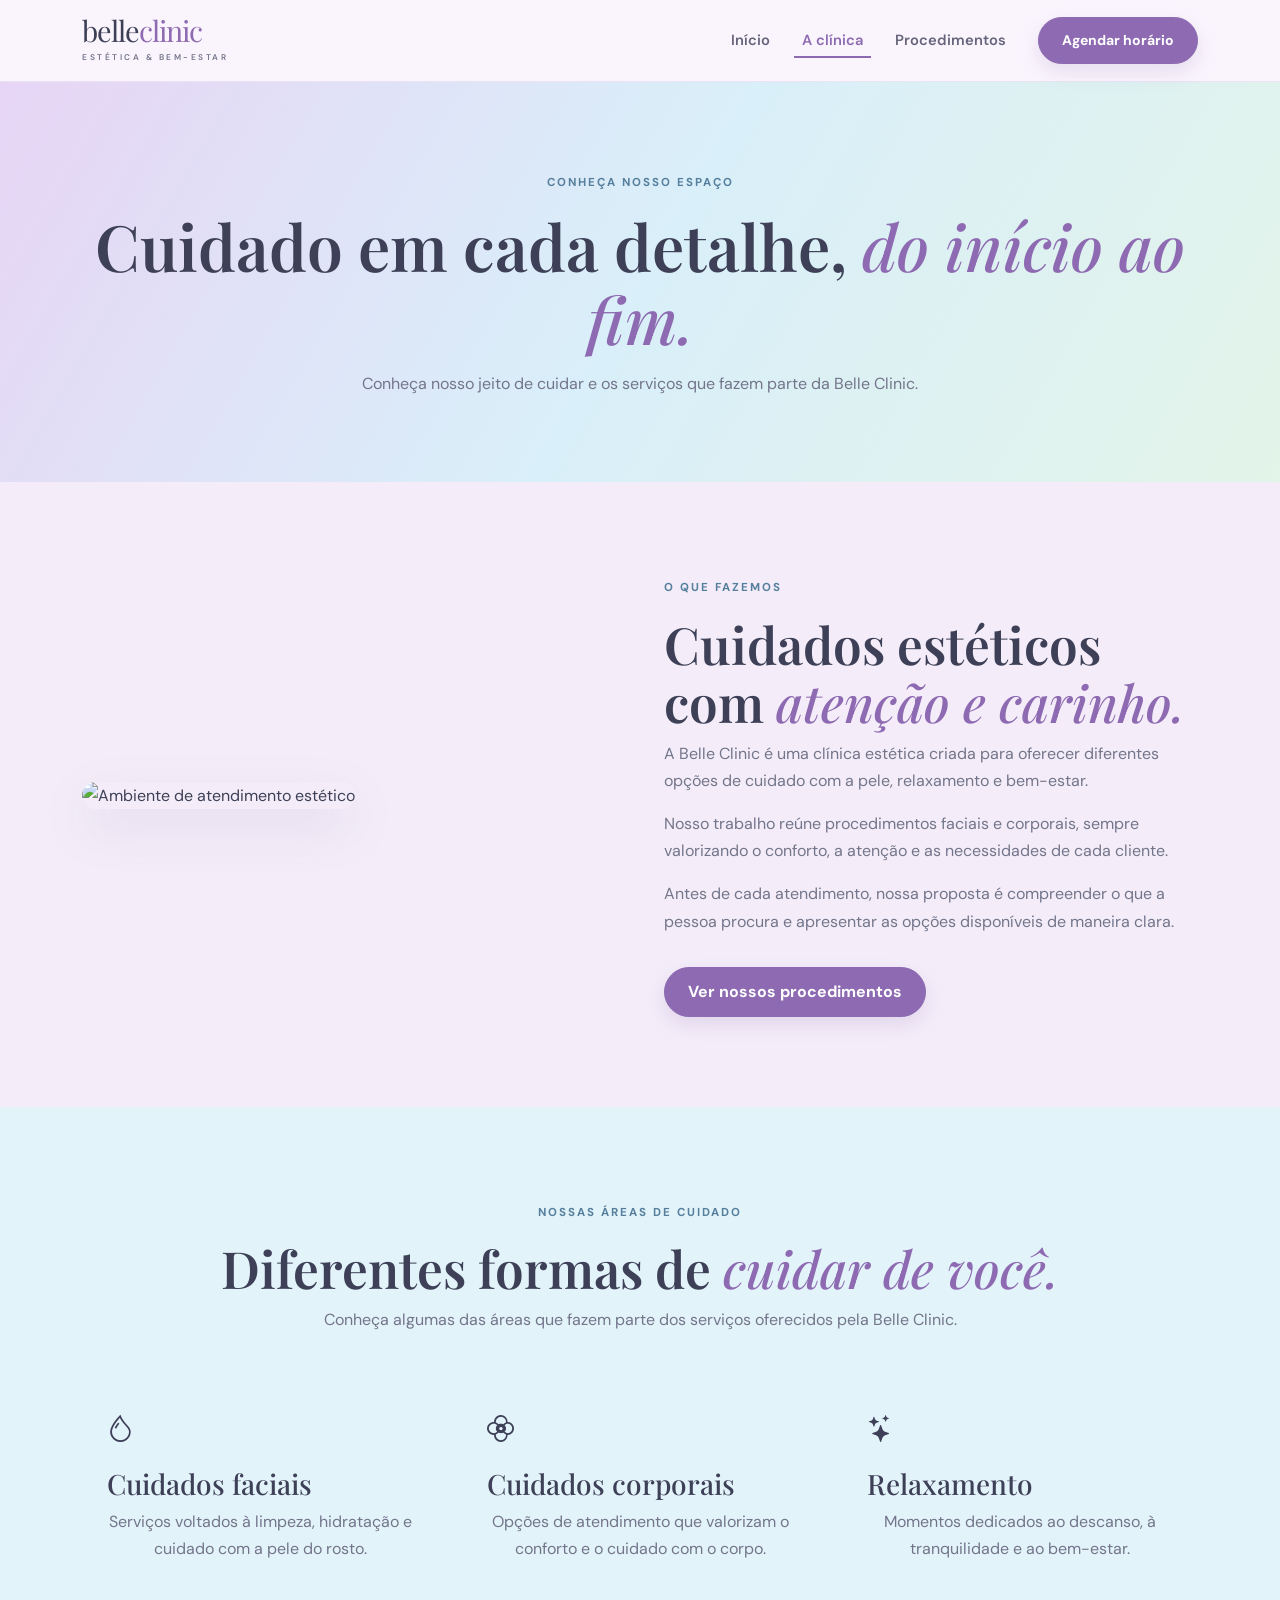
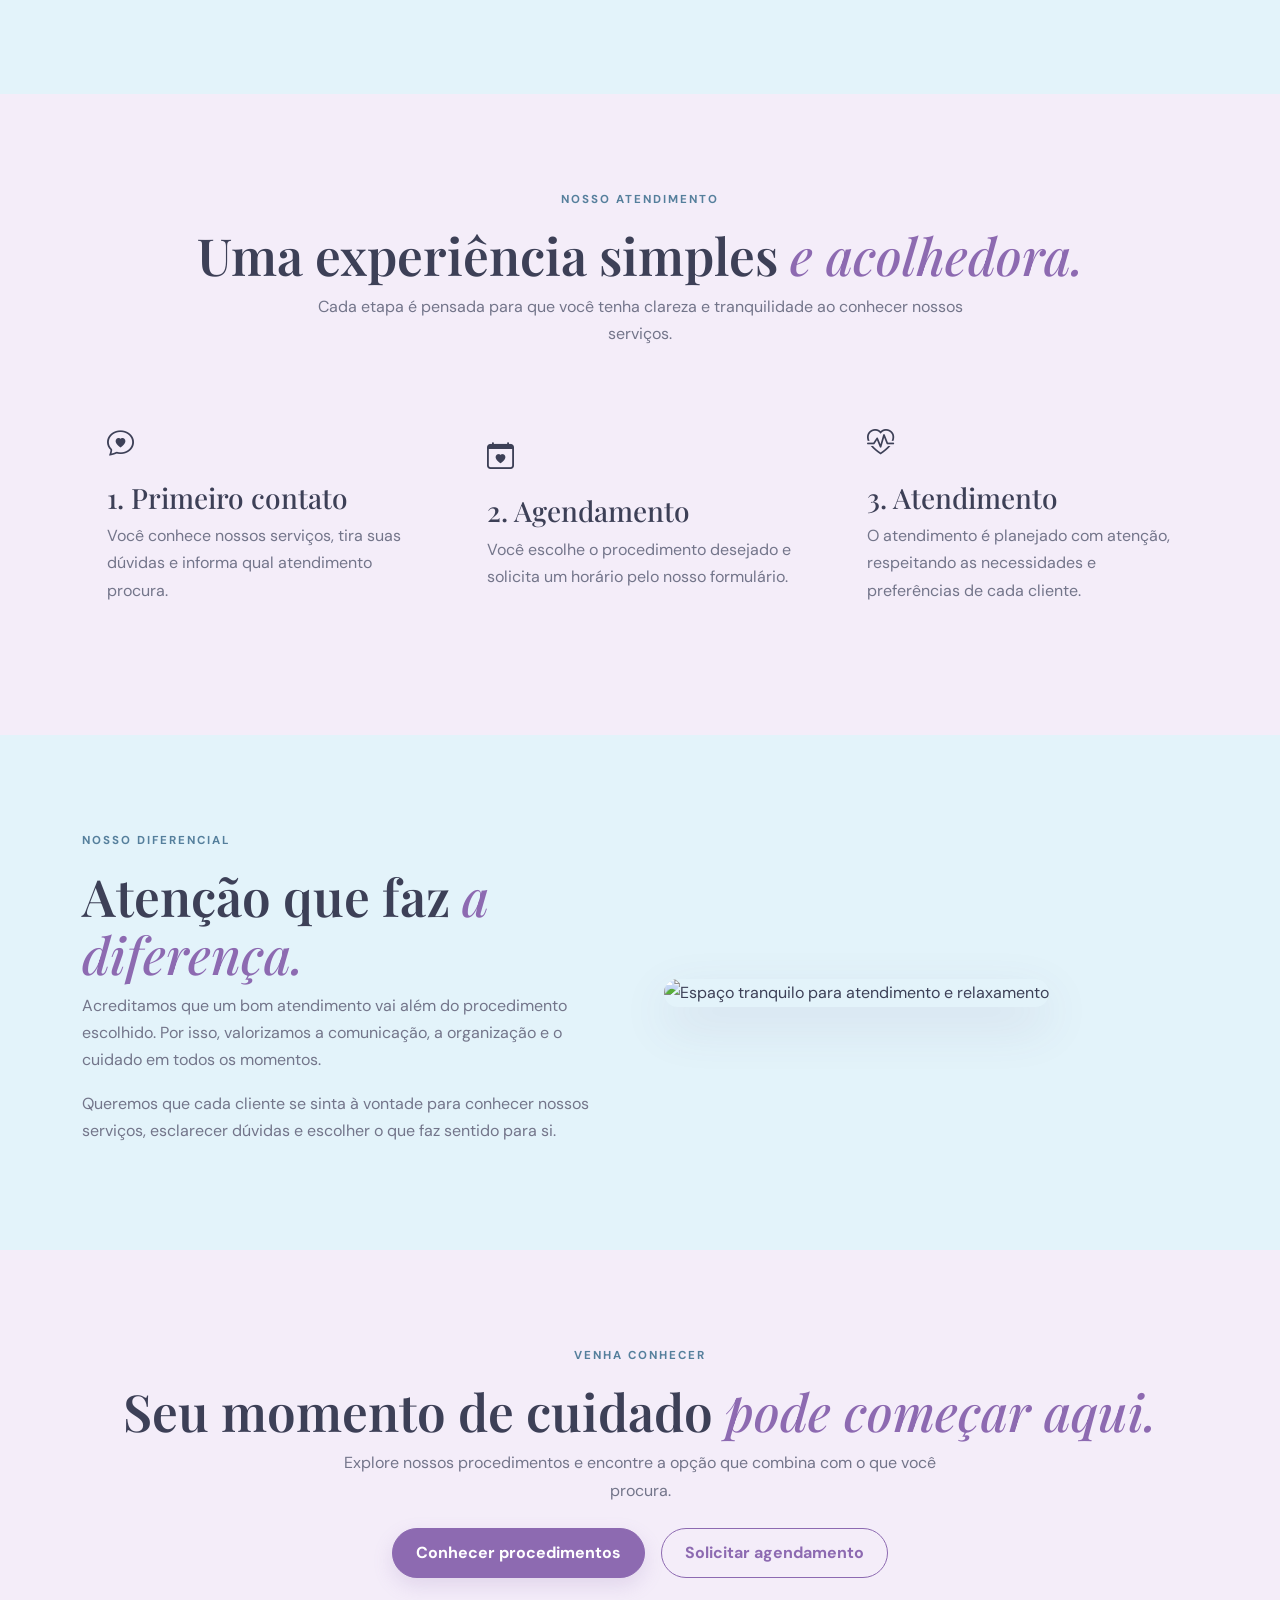
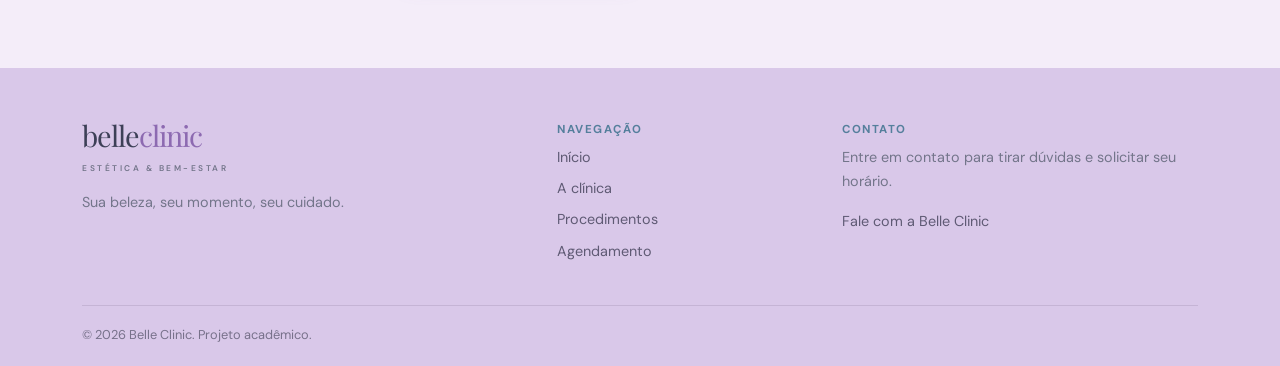
==== clinica.html @ 149e78e6 "Add files via upload" ====
<!DOCTYPE html>
<html lang="pt-BR">
<head>
    <meta charset="UTF-8">
    <meta name="viewport" content="width=device-width, initial-scale=1.0">

    <title>A clínica | Belle Clinic</title>

    <link rel="preconnect" href="https://fonts.googleapis.com">
    <link rel="preconnect" href="https://fonts.gstatic.com" crossorigin>
    <link href="https://fonts.googleapis.com/css2?family=DM+Sans:wght@400;500;600;700&family=Playfair+Display:wght@500;600;700&display=swap" rel="stylesheet">

    <link href="https://cdn.jsdelivr.net/npm/bootstrap@5.3.8/dist/css/bootstrap.min.css" rel="stylesheet">
    <link rel="stylesheet" href="https://cdn.jsdelivr.net/npm/bootstrap-icons@1.13.1/font/bootstrap-icons.min.css">
    <link rel="stylesheet" href="style.css">
</head>

<body>

    <nav class="navbar navbar-expand-lg navbar-belle sticky-top">
        <div class="container">

            <a class="navbar-brand" href="index.html">
                belle<span>clinic</span>
                <small>ESTÉTICA & BEM-ESTAR</small>
            </a>

            <button class="navbar-toggler" type="button"
                data-bs-toggle="collapse"
                data-bs-target="#menuBelle"
                aria-label="Abrir menu">
                <span class="navbar-toggler-icon"></span>
            </button>

            <div class="collapse navbar-collapse" id="menuBelle">
                <ul class="navbar-nav ms-auto align-items-lg-center gap-lg-3">

                    <li class="nav-item">
                        <a class="nav-link" href="index.html">Início</a>
                    </li>

                    <li class="nav-item">
                        <a class="nav-link active" href="clinica.html">A clínica</a>
                    </li>

                    <li class="nav-item">
                        <a class="nav-link" href="procedimentos.html">Procedimentos</a>
                    </li>

                    <li class="nav-item">
                        <a class="btn btn-belle btn-sm ms-lg-2" href="agendamento.html">
                            Agendar horário
                        </a>
                    </li>

                </ul>
            </div>
        </div>
    </nav>

    <main>

        <!-- APRESENTAÇÃO DA CLÍNICA -->
        <section class="page-hero">
            <div class="container text-center">

                <span class="eyebrow">CONHEÇA NOSSO ESPAÇO</span>

                <h1>
                    Cuidado em cada detalhe,
                    <em>do início ao fim.</em>
                </h1>

                <p>
                    Conheça nosso jeito de cuidar e os serviços
                    que fazem parte da Belle Clinic.
                </p>

            </div>
        </section>

        <!-- O QUE FAZEMOS -->
        <section class="section-space">
            <div class="container">

                <div class="row align-items-center g-5">

                    <div class="col-lg-6">

                        <img
                            class="clinic-photo"
                            src="https://images.unsplash.com/photo-1600334129128-685c5582fd35?auto=format&fit=crop&w=1100&q=85"
                            alt="Ambiente de atendimento estético">

                    </div>

                    <div class="col-lg-6">

                        <span class="eyebrow">O QUE FAZEMOS</span>

                        <h2>
                            Cuidados estéticos com
                            <em>atenção e carinho.</em>
                        </h2>

                        <p>
                            A Belle Clinic é uma clínica estética criada
                            para oferecer diferentes opções de cuidado
                            com a pele, relaxamento e bem-estar.
                        </p>

                        <p>
                            Nosso trabalho reúne procedimentos faciais
                            e corporais, sempre valorizando o conforto,
                            a atenção e as necessidades de cada cliente.
                        </p>

                        <p>
                            Antes de cada atendimento, nossa proposta é
                            compreender o que a pessoa procura e apresentar
                            as opções disponíveis de maneira clara.
                        </p>

                        <a href="procedimentos.html" class="btn btn-belle mt-3">
                            Ver nossos procedimentos
                        </a>

                    </div>

                </div>
            </div>
        </section>

        <!-- NOSSAS ÁREAS DE CUIDADO -->
        <section class="soft-panel section-space">
            <div class="container text-center">

                <span class="eyebrow">NOSSAS ÁREAS DE CUIDADO</span>

                <h2>
                    Diferentes formas de
                    <em>cuidar de você.</em>
                </h2>

                <p class="mx-auto narrow-copy">
                    Conheça algumas das áreas que fazem parte dos
                    serviços oferecidos pela Belle Clinic.
                </p>

                <div class="row g-4 mt-4">

                    <div class="col-md-4">
                        <div class="objective-card h-100">

                            <i class="bi bi-droplet"></i>

                            <h3>Cuidados faciais</h3>

                            <p>
                                Serviços voltados à limpeza, hidratação
                                e cuidado com a pele do rosto.
                            </p>

                        </div>
                    </div>

                    <div class="col-md-4">
                        <div class="objective-card h-100">

                            <i class="bi bi-flower2"></i>

                            <h3>Cuidados corporais</h3>

                            <p>
                                Opções de atendimento que valorizam
                                o conforto e o cuidado com o corpo.
                            </p>

                        </div>
                    </div>

                    <div class="col-md-4">
                        <div class="objective-card h-100">

                            <i class="bi bi-stars"></i>

                            <h3>Relaxamento</h3>

                            <p>
                                Momentos dedicados ao descanso,
                                à tranquilidade e ao bem-estar.
                            </p>

                        </div>
                    </div>

                </div>

            </div>
        </section>

        <!-- COMO FUNCIONA O ATENDIMENTO -->
        <section class="section-space">
            <div class="container">

                <div class="text-center mb-5">

                    <span class="eyebrow">NOSSO ATENDIMENTO</span>

                    <h2>
                        Uma experiência simples
                        <em>e acolhedora.</em>
                    </h2>

                    <p class="mx-auto narrow-copy">
                        Cada etapa é pensada para que você tenha
                        clareza e tranquilidade ao conhecer nossos serviços.
                    </p>

                </div>

                <div class="row g-4">

                    <div class="col-md-4">
                        <div class="objective-card h-100">

                            <i class="bi bi-chat-heart"></i>

                            <h3>1. Primeiro contato</h3>

                            <p>
                                Você conhece nossos serviços, tira suas dúvidas
                                e informa qual atendimento procura.
                            </p>

                        </div>
                    </div>

                    <div class="col-md-4">
                        <div class="objective-card h-100">

                            <i class="bi bi-calendar-heart"></i>

                            <h3>2. Agendamento</h3>

                            <p>
                                Você escolhe o procedimento desejado e
                                solicita um horário pelo nosso formulário.
                            </p>

                        </div>
                    </div>

                    <div class="col-md-4">
                        <div class="objective-card h-100">

                            <i class="bi bi-heart-pulse"></i>

                            <h3>3. Atendimento</h3>

                            <p>
                                O atendimento é planejado com atenção,
                                respeitando as necessidades e preferências
                                de cada cliente.
                            </p>

                        </div>
                    </div>

                </div>

            </div>
        </section>

        <!-- NOSSO DIFERENCIAL -->
        <section class="soft-panel section-space">
            <div class="container">

                <div class="row align-items-center g-5">

                    <div class="col-lg-6">

                        <span class="eyebrow">NOSSO DIFERENCIAL</span>

                        <h2>
                            Atenção que faz
                            <em>a diferença.</em>
                        </h2>

                        <p>
                            Acreditamos que um bom atendimento vai além
                            do procedimento escolhido. Por isso, valorizamos
                            a comunicação, a organização e o cuidado em
                            todos os momentos.
                        </p>

                        <p>
                            Queremos que cada cliente se sinta à vontade
                            para conhecer nossos serviços, esclarecer dúvidas
                            e escolher o que faz sentido para si.
                        </p>

                    </div>

                    <div class="col-lg-6">

                        <img
                            class="clinic-photo"
                            src="https://images.unsplash.com/photo-1544161515-4ab6ce6db874?auto=format&fit=crop&w=1100&q=85"
                            alt="Espaço tranquilo para atendimento e relaxamento">

                    </div>

                </div>

            </div>
        </section>

        <!-- CHAMADA FINAL -->
        <section class="section-space">
            <div class="container text-center">

                <span class="eyebrow">VENHA CONHECER</span>

                <h2>
                    Seu momento de cuidado
                    <em>pode começar aqui.</em>
                </h2>

                <p class="mx-auto narrow-copy">
                    Explore nossos procedimentos e encontre
                    a opção que combina com o que você procura.
                </p>

                <div class="d-flex flex-wrap justify-content-center gap-3 mt-4">

                    <a href="procedimentos.html" class="btn btn-belle">
                        Conhecer procedimentos
                    </a>

                    <a href="agendamento.html" class="btn btn-outline-belle">
                        Solicitar agendamento
                    </a>

                </div>

            </div>
        </section>

    </main>

    <footer class="footer-belle">
        <div class="container">

            <div class="row gy-4">

                <div class="col-md-5">
                    <a class="navbar-brand" href="index.html">
                        belle<span>clinic</span>
                        <small>ESTÉTICA & BEM-ESTAR</small>
                    </a>

                    <p class="mt-3">
                        Sua beleza, seu momento, seu cuidado.
                    </p>
                </div>

                <div class="col-6 col-md-3">
                    <h6>NAVEGAÇÃO</h6>
                    <a href="index.html">Início</a>
                    <a href="clinica.html">A clínica</a>
                    <a href="procedimentos.html">Procedimentos</a>
                    <a href="agendamento.html">Agendamento</a>
                </div>

                <div class="col-6 col-md-4">
                    <h6>CONTATO</h6>
                    <p>
                        Entre em contato para tirar dúvidas e solicitar
                        seu horário.
                    </p>
                    <a href="agendamento.html">Fale com a Belle Clinic</a>
                </div>

            </div>

            <div class="footer-bottom">
                © 2026 Belle Clinic. Projeto acadêmico.
            </div>

        </div>
    </footer>

    <script src="https://cdn.jsdelivr.net/npm/bootstrap@5.3.8/dist/js/bootstrap.bundle.min.js"></script>
    <script src="script.js"></script>

</body>
</html>
---- style.css ----
/* =========================================
   BELLE CLINIC | IDENTIDADE VISUAL
========================================= */

:root {
    --lilac: #d8b9ef;
    --lilac-deep: #8d6ab1;
    --lilac-dark: #70518f;
    --blue: #a8d8f0;
    --blue-deep: #557f9c;
    --mint: #c5ebd8;
    --yellow: #fff3b8;
    --pink: #f3a1cc;
    --ink: #3d4057;
    --muted: #73758a;
    --surface: #f4edf9;
    --surface-blue: #e8f4fa;
    --white: #fffaff;
    --line: #e5d9ed;
    --shadow: 0 18px 50px rgba(92, 72, 120, .12);
}

* {
    box-sizing: border-box;
}

html {
    scroll-behavior: smooth;
    scroll-padding-top: 90px;
}

body {
    margin: 0;
    background: var(--surface);
    color: var(--ink);
    font-family: "DM Sans", sans-serif;
    line-height: 1.7;
    overflow-x: hidden;
}

h1, h2, h3, h4, .navbar-brand {
    font-family: "Playfair Display", serif;
}

h1, h2 {
    line-height: 1.13;
    font-weight: 600;
}

h1 {
    font-size: clamp(2.7rem, 5vw, 4.6rem);
}

h2 {
    font-size: clamp(2rem, 4vw, 3.2rem);
}

h1 em, h2 em {
    color: var(--lilac-deep);
    font-weight: 500;
}

p {
    color: var(--muted);
}

a {
    text-decoration: none;
}

img {
    max-width: 100%;
}

/* =========================================
   NAVEGAÇÃO
========================================= */

.navbar-belle {
    background: rgba(250, 246, 253, .92);
    backdrop-filter: blur(16px);
    border-bottom: 1px solid rgba(141, 106, 177, .13);
    padding: 13px 0;
    transition: box-shadow .3s ease, padding .3s ease;
}

.navbar-belle.scrolled {
    box-shadow: 0 8px 30px rgba(70, 53, 92, .10);
    padding: 9px 0;
}

.navbar-brand {
    font-size: 1.8rem;
    line-height: .9;
    color: var(--ink);
    letter-spacing: -1px;
}

.navbar-brand span {
    color: var(--lilac-deep);
}

.navbar-brand small {
    display: block;
    font: 600 .52rem "DM Sans", sans-serif;
    letter-spacing: 2.5px;
    color: var(--muted);
    margin-top: 8px;
}

.navbar-belle .nav-link {
    color: #66647a;
    font-size: .92rem;
    font-weight: 600;
    position: relative;
    transition: color .25s ease;
}

.navbar-belle .nav-link::after {
    content: "";
    position: absolute;
    left: 0;
    bottom: 3px;
    width: 0;
    height: 2px;
    background: var(--lilac-deep);
    transition: width .25s ease;
}

.navbar-belle .nav-link:hover::after,
.navbar-belle .nav-link.active::after {
    width: 100%;
}

.navbar-belle .nav-link:hover,
.navbar-belle .nav-link.active {
    color: var(--lilac-deep);
}

.navbar-toggler {
    border-color: var(--line);
}

.navbar-toggler:focus {
    box-shadow: 0 0 0 .2rem rgba(141, 106, 177, .15);
}

/* =========================================
   BOTÕES
========================================= */

.btn {
    border-radius: 50px;
    padding: 12px 23px;
    font-weight: 700;
    transition: transform .25s ease, box-shadow .25s ease, background .25s ease;
}

.btn-belle {
    background: var(--lilac-deep);
    color: white;
    border: 1px solid var(--lilac-deep);
    box-shadow: 0 8px 20px rgba(141, 106, 177, .18);
}

.btn-belle:hover {
    background: var(--lilac-dark);
    color: white;
    transform: translateY(-3px);
    box-shadow: 0 12px 25px rgba(112, 81, 143, .25);
}

.btn-outline-belle {
    border: 1px solid var(--lilac-deep);
    color: var(--lilac-deep);
}

.btn-outline-belle:hover {
    background: var(--lilac-deep);
    color: white;
    transform: translateY(-2px);
}

/* =========================================
   TEXTOS DE DESTAQUE
========================================= */

.eyebrow {
    display: inline-flex;
    align-items: center;
    gap: 8px;
    color: var(--blue-deep);
    font-size: .72rem;
    font-weight: 700;
    letter-spacing: 2px;
    margin-bottom: 18px;
}

.lead-copy {
    font-size: 1.08rem;
    max-width: 540px;
    margin-top: 22px;
}

.section-space {
    padding: 90px 0;
}

.section-heading {
    margin-bottom: 30px;
}

.section-heading h2 {
    margin-bottom: 12px;
}

.section-heading p {
    margin: 0;
}

/* =========================================
   INÍCIO
========================================= */

.hero-home {
    padding: 85px 0 95px;
    background: linear-gradient(115deg, #f0e4f8, #e4f3fb 62%, #e5f5ec);
    overflow: hidden;
}

.hero-photo-wrap {
    position: relative;
    padding: 0 20px 20px 0;
}

.hero-photo {
    width: 100%;
    height: 520px;
    object-fit: cover;
    border-radius: 48% 48% 24px 24px;
    position: relative;
    z-index: 1;
    box-shadow: var(--shadow);
}

.photo-orbit {
    position: absolute;
    right: 0;
    bottom: 0;
    width: 75%;
    height: 85%;
    border: 2px solid var(--pink);
    border-radius: 48% 48% 25px 25px;
}

.floating-note {
    position: absolute;
    z-index: 2;
    bottom: 55px;
    left: -20px;
    background: var(--white);
    padding: 17px 22px;
    border-radius: 18px;
    box-shadow: var(--shadow);
    display: grid;
    grid-template-columns: 35px 1fr;
    column-gap: 10px;
}

.floating-note span {
    grid-row: span 2;
    color: #d77eb1;
    font-size: 1.6rem;
}

.floating-note strong {
    font-family: "Playfair Display";
    font-size: 1.05rem;
}

.floating-note small {
    color: var(--muted);
}

.hero-note {
    display: flex;
    align-items: center;
    gap: 12px;
    margin-top: 40px;
    color: var(--muted);
    font-size: .88rem;
}

.note-icon {
    width: 38px;
    height: 38px;
    border-radius: 50%;
    display: grid;
    place-items: center;
    background: var(--pink);
    color: #754e70;
}

/* =========================================
   CARDS DE OBJETIVOS
========================================= */

.objective-section {
    background: #f7f0fb;
}

.objective-card {
    height: 190px;
    border-radius: 22px;
    padding: 25px;
    display: flex;
    flex-direction: column;
    justify-content: center;
    align-items: flex-start;
    color: var(--ink);
    transition: transform .35s ease, box-shadow .35s ease;
}

.objective-card:hover {
    transform: translateY(-8px);
    box-shadow: var(--shadow);
    color: var(--ink);
}

.objective-card i {
    font-size: 1.7rem;
    margin-bottom: 14px;
}

.objective-card span {
    font-family: "Playfair Display";
    font-size: 1.35rem;
}

.objective-card small {
    color: #77748a;
}

.objective-lilac { background: #e6d2f4; }
.objective-blue { background: #c8e8f7; }
.objective-mint { background: #d5f0e2; }
.objective-pink { background: #f8d2e7; }

/* =========================================
   PROCEDIMENTOS
========================================= */

.services-preview {
    background: #e9f4fa;
}

.text-link {
    color: var(--lilac-deep);
    font-weight: 700;
}

.service-card {
    height: 100%;
    background: var(--white);
    border-radius: 22px;
    overflow: hidden;
    box-shadow: 0 10px 35px rgba(76, 91, 120, .08);
    transition: transform .35s ease, box-shadow .35s ease;
}

.service-card:hover {
    transform: translateY(-8px);
    box-shadow: var(--shadow);
}

.service-card > img {
    width: 100%;
    height: 245px;
    object-fit: cover;
    transition: transform .6s ease;
}

.service-card:hover > img {
    transform: scale(1.045);
}

.service-card-body {
    padding: 25px;
}

.service-card-body > span {
    font-size: .68rem;
    letter-spacing: 1.7px;
    font-weight: 700;
    color: var(--blue-deep);
}

.service-card h3 {
    font-size: 1.55rem;
    margin: 8px 0;
}

.service-card p {
    font-size: .92rem;
}

.service-card a {
    color: var(--lilac-deep);
    font-weight: 700;
    font-size: .9rem;
}

.service-price {
    display: block;
    color: var(--lilac-dark);
    font-size: 1.25rem;
    font-weight: 700;
    margin: 15px 0 8px;
}

.service-products {
    background: #f3edf8;
    border-radius: 13px;
    padding: 13px 15px;
    margin: 15px 0;
    font-size: .83rem;
    color: #66647a;
}

.service-products strong {
    display: block;
    color: var(--ink);
    margin-bottom: 4px;
}

.service-card .service-booking {
    display: inline-flex;
    align-items: center;
    gap: 7px;
    margin-top: 8px;
}

/* =========================================
   SOBRE A CLÍNICA
========================================= */

.about-band {
    background: #e4f3ec;
}

.about-band-img {
    width: 100%;
    height: 390px;
    object-fit: cover;
    border-radius: 28px;
}

.about-band p {
    max-width: 520px;
}

.clinic-photo {
    width: 100%;
    height: 520px;
    object-fit: cover;
    border-radius: 28px;
    box-shadow: var(--shadow);
}

.values-list {
    display: grid;
    gap: 17px;
    margin-top: 25px;
}

.values-list > div {
    display: flex;
    align-items: center;
    gap: 15px;
}

.values-list i {
    width: 43px;
    height: 43px;
    display: grid;
    place-items: center;
    border-radius: 50%;
    background: #e6d2f4;
    color: var(--lilac-deep);
    font-size: 1.2rem;
}

.values-list strong,
.values-list small {
    display: block;
}

.values-list small {
    color: var(--muted);
}

.soft-panel {
    background: #e3f3fa;
}

.narrow-copy {
    max-width: 650px;
}

/* =========================================
   CHAMADA PARA AGENDAMENTO
========================================= */

.cta-section {
    padding: 85px 0;
    background: linear-gradient(120deg, #e8d5f5, #d6edf8);
}

.cta-section p {
    margin: 18px 0 25px;
}

/* =========================================
   PÁGINAS INTERNAS
========================================= */

.page-hero {
    padding: 85px 0;
    background: linear-gradient(120deg, #e7d5f5, #d9eff9, #e3f4e9);
}

.page-hero h1 {
    font-size: clamp(2.5rem, 5vw, 4rem);
}

.page-hero p {
    margin: 15px 0 0;
}

/* =========================================
   AGENDAMENTO
========================================= */

.booking-section {
    background: #f2eafa;
}

.booking-aside {
    position: sticky;
    top: 110px;
}

.booking-aside img {
    width: 100%;
    height: 260px;
    object-fit: cover;
    border-radius: 22px;
    margin-top: 15px;
}

.booking-tip {
    display: flex;
    gap: 10px;
    margin-top: 18px;
    padding: 15px;
    border-radius: 14px;
    background: #dceef8;
    color: #4c6e86;
    font-size: .86rem;
}

.booking-form-card {
    background: var(--white);
    padding: clamp(22px, 4vw, 42px);
    border-radius: 25px;
    box-shadow: var(--shadow);
}

.booking-form-card h2 {
    font-size: 2.1rem;
}

.form-intro {
    font-size: .9rem;
}

.form-label {
    font-size: .88rem;
    font-weight: 700;
    color: #57566e;
}

.form-control,
.form-select {
    border: 1px solid #ded3e9;
    border-radius: 12px;
    padding: 12px 14px;
    background: #fffefe;
    color: var(--ink);
}

.form-control:focus,
.form-select:focus {
    border-color: var(--lilac-deep);
    box-shadow: 0 0 0 .2rem rgba(141, 106, 177, .15);
}

.form-check-input:checked {
    background-color: var(--lilac-deep);
    border-color: var(--lilac-deep);
}

.form-check-label {
    font-size: .84rem;
    color: var(--muted);
}

.privacy-note,
.disclaimer {
    display: block;
    color: #89859a;
    font-size: .78rem;
    margin-top: 12px;
}

#formFeedback {
    border-radius: 13px;
    font-size: .9rem;
}

/* =========================================
   LISTA DE SOLICITAÇÕES
========================================= */

.requests-area {
    border-top: 1px solid var(--line);
    padding-top: 35px;
}

.requests-count {
    background: #d8eefa;
    color: #4c6e86;
    padding: 7px 13px;
    border-radius: 30px;
    font-size: .82rem;
    font-weight: 700;
}

.requests-list {
    display: grid;
    gap: 10px;
}

.request-item {
    background: #fffaff;
    border: 1px solid var(--line);
    border-radius: 14px;
    padding: 15px 18px;
    display: flex;
    justify-content: space-between;
    gap: 12px;
    flex-wrap: wrap;
}

.request-item strong {
    display: block;
}

.request-item small {
    color: var(--muted);
}

.empty-state {
    background: #fffaff;
    border-radius: 14px;
    padding: 18px;
    color: var(--muted);
    margin: 0;
}

/* =========================================
   RODAPÉ
========================================= */

.footer-belle {
    padding: 55px 0 20px;
    background: #d9c8e9;
}

.footer-belle p {
    font-size: .9rem;
}

.footer-belle h6 {
    font-size: .72rem;
    letter-spacing: 1.5px;
    color: var(--blue-deep);
    font-weight: 700;
}

.footer-belle a:not(.navbar-brand) {
    display: block;
    color: #5f5a74;
    margin: 7px 0;
    font-size: .9rem;
    transition: color .2s ease, transform .2s ease;
}

.footer-belle a:hover {
    color: #76549a;
    transform: translateX(3px);
}

.footer-bottom {
    border-top: 1px solid rgba(80, 67, 100, .15);
    margin-top: 35px;
    padding-top: 18px;
    color: #77718a;
    font-size: .8rem;
}

/* =========================================
   ANIMAÇÕES DE ENTRADA
========================================= */

.reveal {
    opacity: 0;
    transform: translateY(28px);
    transition: opacity .75s ease, transform .75s ease;
}

.reveal.visible {
    opacity: 1;
    transform: translateY(0);
}

.reveal-delay-1 { transition-delay: .12s; }
.reveal-delay-2 { transition-delay: .24s; }
.reveal-delay-3 { transition-delay: .36s; }

@keyframes gentleFloat {
    0%, 100% { transform: translateY(0); }
    50% { transform: translateY(-9px); }
}

.floating-note {
    animation: gentleFloat 4s ease-in-out infinite;
}

/* =========================================
   RESPONSIVIDADE
========================================= */

@media (max-width: 767px) {
    .hero-home {
        padding: 55px 0;
    }

    .hero-photo {
        height: 370px;
    }

    .floating-note {
        left: 0;
        bottom: 35px;
    }

    .section-space {
        padding: 65px 0;
    }

    .objective-card {
        height: 160px;
        padding: 17px;
    }

    .about-band-img,
    .clinic-photo {
        height: 330px;
    }

    .booking-aside {
        position: static;
    }

    .page-hero {
        padding: 65px 0;
    }

    .navbar-belle .navbar-collapse {
        padding: 15px 0;
    }

    .navbar-belle .nav-link {
        padding: 9px 0;
    }

    .service-card > img {
        height: 220px;
    }
}

@media (prefers-reduced-motion: reduce) {
    *,
    *::before,
    *::after {
        scroll-behavior: auto !important;
        animation-duration: .01ms !important;
        transition-duration: .01ms !important;
    }

    .reveal {
        opacity: 1;
        transform: none;
    }
}
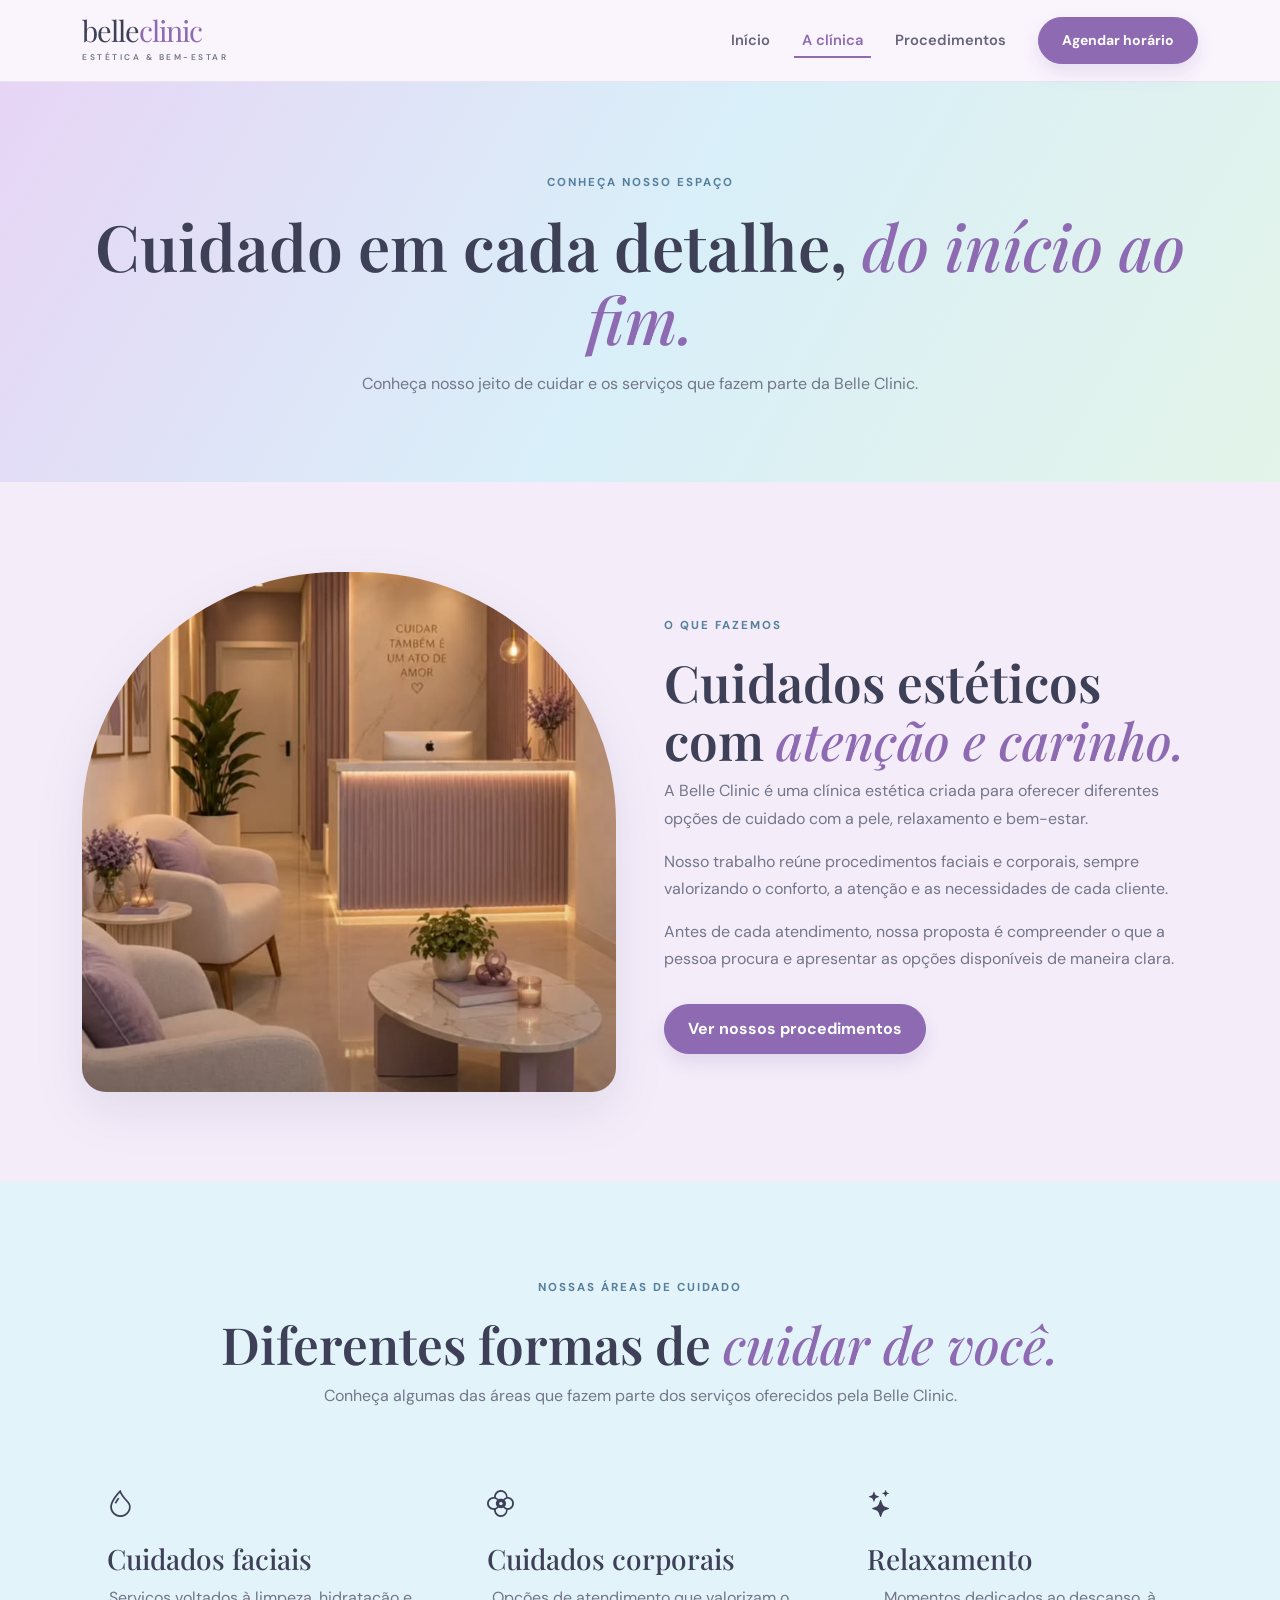
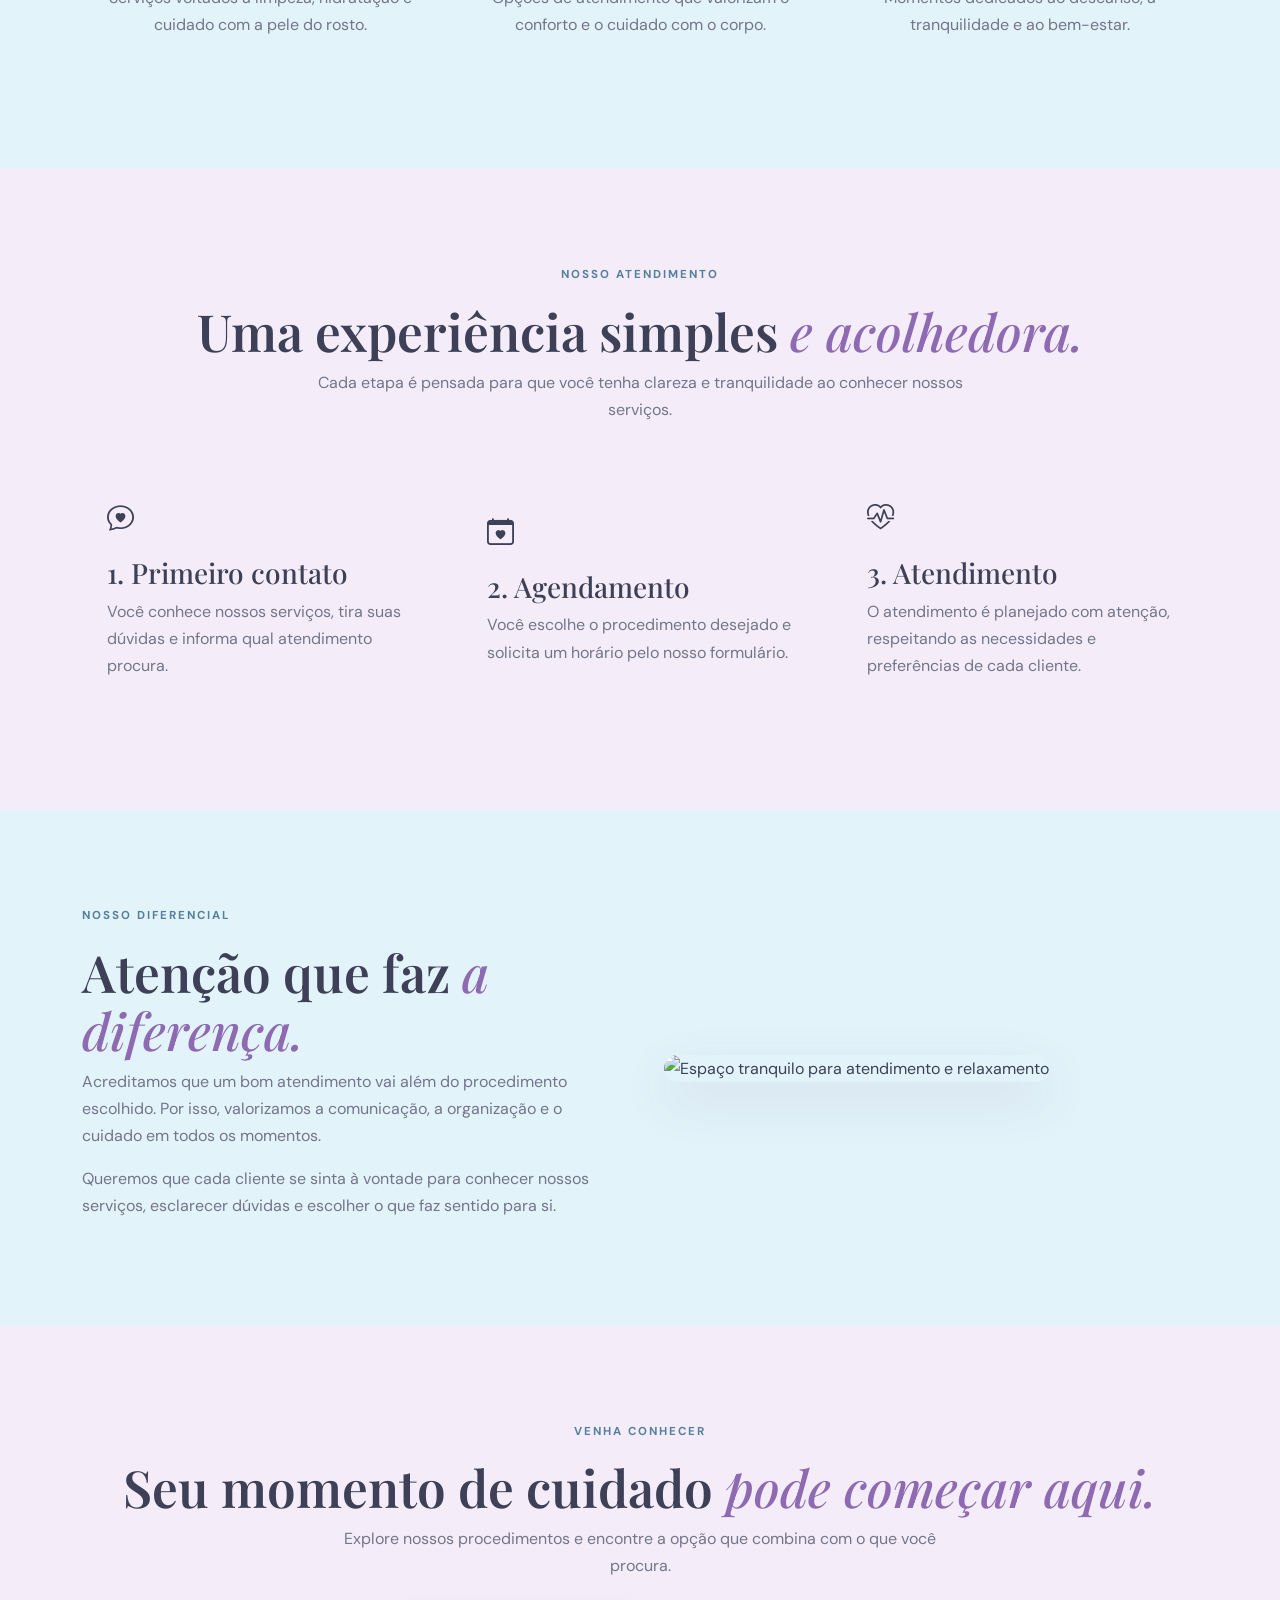
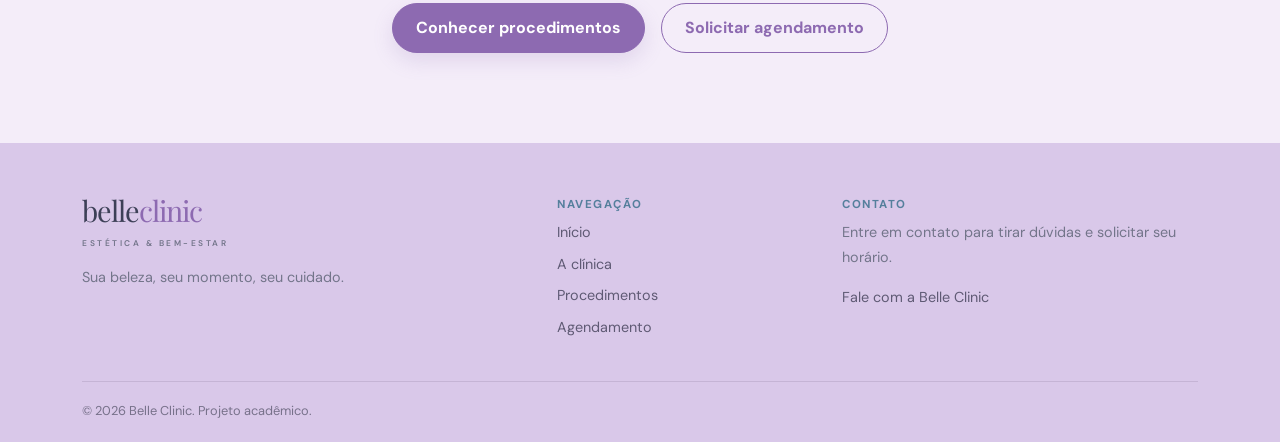
==== commit ac4403c9: "site pronto" ====
--- a/clinica.html
+++ b/clinica.html
@@ -89,9 +89,10 @@
                     <div class="col-lg-6">
 
                         <img
-                            class="clinic-photo"
-                            src="https://images.unsplash.com/photo-1600334129128-685c5582fd35?auto=format&fit=crop&w=1100&q=85"
-                            alt="Ambiente de atendimento estético">
+                        class="hero-photo"
+                   <img src="imagens/imagemclinica.png"
+    alt="Montagem de diferentes procedimentos estéticos da Belle Clinic">
+                            
 
                     </div>
 
